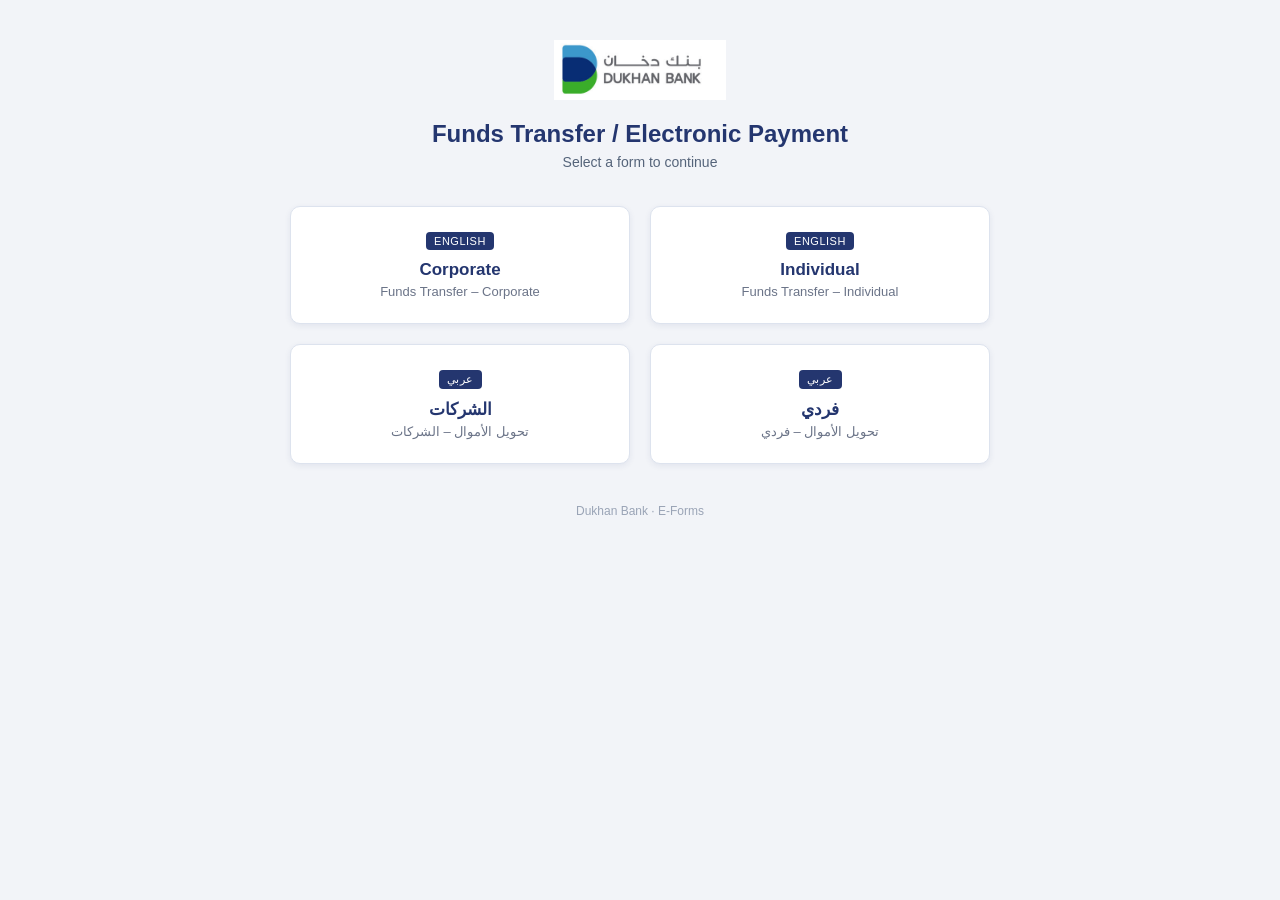
==== index.html @ c88c30ca "Initial commit: Dukhan Bank e-forms (funds transfer / electronic payment) Adds landing page linking " ====
<!DOCTYPE html>
<html lang="en">
<head>
<meta charset="UTF-8">
<meta name="viewport" content="width=device-width, initial-scale=1.0">
<title>Dukhan Bank - E-Forms</title>
<style>
    * { box-sizing: border-box; }
    body {
        margin: 0;
        font-family: Tahoma, Arial, sans-serif;
        background: #f2f4f8;
        color: #24366F;
        min-height: 100vh;
        display: flex;
        flex-direction: column;
        align-items: center;
        padding: 40px 20px;
    }
    .logo {
        height: 60px;
        margin-bottom: 20px;
    }
    h1 {
        font-size: 24px;
        margin: 0 0 6px 0;
        text-align: center;
    }
    p.subtitle {
        margin: 0 0 36px 0;
        color: #55647a;
        text-align: center;
        font-size: 14px;
    }
    .grid {
        display: grid;
        grid-template-columns: repeat(2, minmax(220px, 1fr));
        gap: 20px;
        width: 100%;
        max-width: 700px;
    }
    a.card {
        display: block;
        text-decoration: none;
        background: #ffffff;
        border: 1px solid #dde3ee;
        border-radius: 10px;
        padding: 24px 20px;
        text-align: center;
        color: #24366F;
        box-shadow: 0 2px 6px rgba(36,54,111,0.08);
        transition: box-shadow 0.15s ease, transform 0.15s ease;
    }
    a.card:hover {
        box-shadow: 0 6px 16px rgba(36,54,111,0.18);
        transform: translateY(-2px);
    }
    .card .badge {
        display: inline-block;
        font-size: 11px;
        letter-spacing: 0.5px;
        text-transform: uppercase;
        background: #24366F;
        color: #fff;
        border-radius: 4px;
        padding: 3px 8px;
        margin-bottom: 10px;
    }
    .card h2 {
        font-size: 17px;
        margin: 0 0 4px 0;
    }
    .card p {
        font-size: 13px;
        color: #6b7488;
        margin: 0;
    }
    footer {
        margin-top: 40px;
        font-size: 12px;
        color: #9aa4b6;
        text-align: center;
    }
    @media (max-width: 520px) {
        .grid { grid-template-columns: 1fr; }
    }
</style>
</head>
<body>

    <img class="logo" src="images/logo.png" alt="Dukhan Bank">
    <h1>Funds Transfer / Electronic Payment</h1>
    <p class="subtitle">Select a form to continue</p>

    <div class="grid">
        <a class="card" href="index2.html">
            <span class="badge">English</span>
            <h2>Corporate</h2>
            <p>Funds Transfer &ndash; Corporate</p>
        </a>
        <a class="card" href="index2_individual.html">
            <span class="badge">English</span>
            <h2>Individual</h2>
            <p>Funds Transfer &ndash; Individual</p>
        </a>
        <a class="card" href="index2ar.html" dir="rtl">
            <span class="badge">عربي</span>
            <h2>الشركات</h2>
            <p>تحويل الأموال &ndash; الشركات</p>
        </a>
        <a class="card" href="index2ar_individual.html" dir="rtl">
            <span class="badge">عربي</span>
            <h2>فردي</h2>
            <p>تحويل الأموال &ndash; فردي</p>
        </a>
    </div>

    <footer>Dukhan Bank &middot; E-Forms</footer>

</body>
</html>
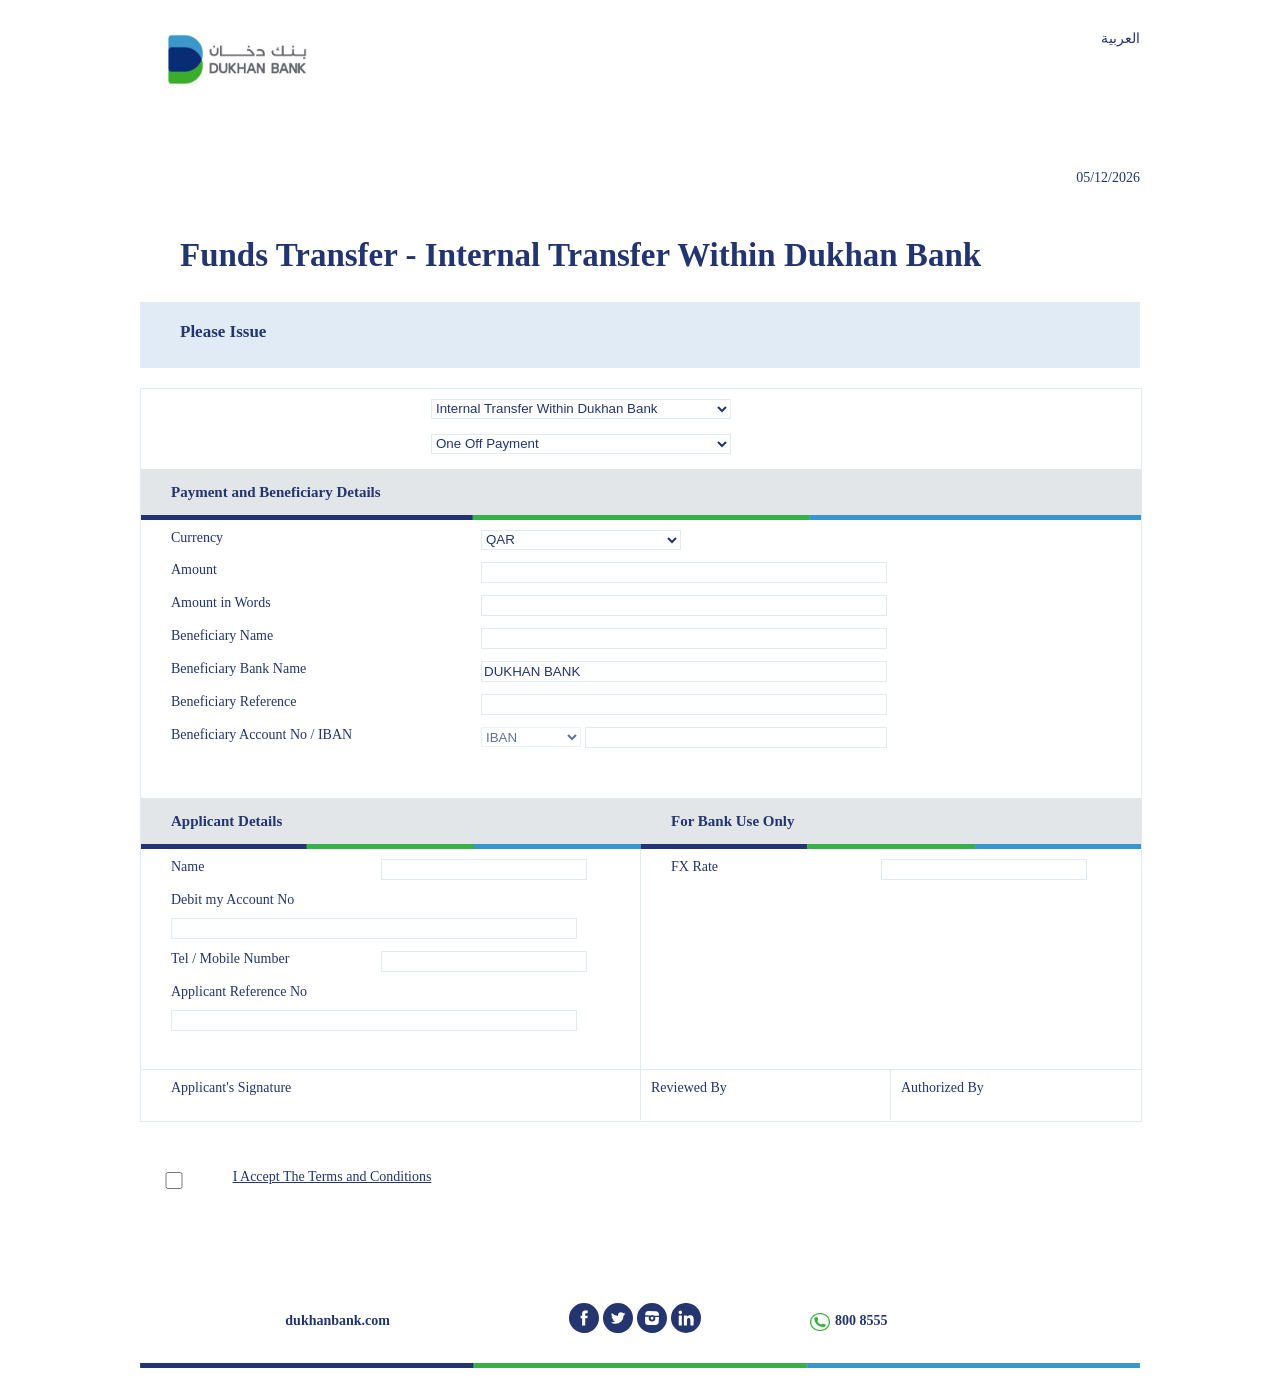
==== commit 238c93db: "Add missing Internal Transfer and Manager Cheque pages The "Please Issue" dropdown on the Electronic" ====
--- a/index.html
+++ b/index.html
@@ -1,121 +1,782 @@
-<!DOCTYPE html>
-<html lang="en">
-<head>
-<meta charset="UTF-8">
-<meta name="viewport" content="width=device-width, initial-scale=1.0">
-<title>Dukhan Bank - E-Forms</title>
-<style>
-    * { box-sizing: border-box; }
-    body {
-        margin: 0;
-        font-family: Tahoma, Arial, sans-serif;
-        background: #f2f4f8;
-        color: #24366F;
-        min-height: 100vh;
-        display: flex;
-        flex-direction: column;
-        align-items: center;
-        padding: 40px 20px;
-    }
-    .logo {
-        height: 60px;
-        margin-bottom: 20px;
-    }
-    h1 {
-        font-size: 24px;
-        margin: 0 0 6px 0;
-        text-align: center;
-    }
-    p.subtitle {
-        margin: 0 0 36px 0;
-        color: #55647a;
-        text-align: center;
-        font-size: 14px;
-    }
-    .grid {
-        display: grid;
-        grid-template-columns: repeat(2, minmax(220px, 1fr));
-        gap: 20px;
-        width: 100%;
-        max-width: 700px;
-    }
-    a.card {
-        display: block;
-        text-decoration: none;
-        background: #ffffff;
-        border: 1px solid #dde3ee;
-        border-radius: 10px;
-        padding: 24px 20px;
-        text-align: center;
-        color: #24366F;
-        box-shadow: 0 2px 6px rgba(36,54,111,0.08);
-        transition: box-shadow 0.15s ease, transform 0.15s ease;
-    }
-    a.card:hover {
-        box-shadow: 0 6px 16px rgba(36,54,111,0.18);
-        transform: translateY(-2px);
-    }
-    .card .badge {
-        display: inline-block;
-        font-size: 11px;
-        letter-spacing: 0.5px;
-        text-transform: uppercase;
-        background: #24366F;
-        color: #fff;
-        border-radius: 4px;
-        padding: 3px 8px;
-        margin-bottom: 10px;
-    }
-    .card h2 {
-        font-size: 17px;
-        margin: 0 0 4px 0;
-    }
-    .card p {
-        font-size: 13px;
-        color: #6b7488;
-        margin: 0;
-    }
-    footer {
-        margin-top: 40px;
-        font-size: 12px;
-        color: #9aa4b6;
-        text-align: center;
-    }
-    @media (max-width: 520px) {
-        .grid { grid-template-columns: 1fr; }
-    }
-</style>
+<!DOCTYPE html PUBLIC "-//W3C//DTD XHTML 1.0 Transitional//EN" "http://www.w3.org/TR/xhtml1/DTD/xhtml1-transitional.dtd">
+<html xmlns="http://www.w3.org/1999/xhtml"><head>
+<meta http-equiv="Content-Type" content="text/html; charset=utf-8" />
+<meta http-equiv="X-UA-Compatible" content="IE=10" />
+<link rel="stylesheet" href="css/style.css" type="text/css" media="screen"/>
+<link rel="stylesheet" href="default_zebra.css" type="text/css" media="screen"/>
+
+<script src="jquery.min.js" language="javascript" type="text/javascript"></script>
+<script type="text/javascript" src="toword.js"></script>
+<script type="text/javascript" src="zebra_datepicker.js"></script>
+
+<!-- Add fancyBox main JS and CSS files -->
+	<script type="text/javascript" src="source/jquery.fancybox.js?v=2.1.5"></script>
+	<link rel="stylesheet" type="text/css" href="source/jquery.fancybox.css?v=2.1.5" media="screen" />
+
+
+<script>
+    function check() {
+        if (document.getElementById("terms").checked == true) {
+            document.getElementById("print").style.display = 'block';
+        } else {
+            document.getElementById("print").style.display = 'none';
+        }
+
+    }
+</script>
+
+<script type="text/javascript">
+    // <![CDATA[
+    function iban() {
+        var x = document.getElementById("debit").value;
+
+        var static_bank_code = "BRWA";
+        var static_zeroes = "000000000";
+        var static_country_code = "QA";
+
+        var tempIBAN = static_bank_code + static_zeroes + x + static_country_code + "00";
+        var asciiIBAN = "";
+        for (i = 0; i < static_bank_code.length; i++) {
+            asciiIBAN += String(Number(static_bank_code[i].charCodeAt(0)) - 55);
+        }
+        asciiIBAN += static_zeroes + x;
+        for (i = 0; i < static_country_code.length; i++) {
+            asciiIBAN += String(Number(static_country_code[i].charCodeAt(0)) - 55);
+        }
+        asciiIBAN += "00";
+
+        var first9digitMod = Number(asciiIBAN.substring(0, 9)) % 97;
+        if (String(first9digitMod).length < 2) {
+            first9digitMod = "0" + String(first9digitMod);
+        }
+        //alert(first9digitMod);
+        var second9digitMod = Number(first9digitMod + asciiIBAN.substring(9, 16)) % 97;
+        if (String(second9digitMod).length < 2) {
+            second9digitMod = "0" + String(second9digitMod);
+        }
+        //alert(second9digitMod);
+        var third9digitMod = Number(second9digitMod + asciiIBAN.substring(16, 23)) % 97;
+        if (String(third9digitMod).length < 2) {
+            third9digitMod = "0" + String(third9digitMod);
+        }
+        //alert(third9digitMod);
+        var fourth9digitMod = Number(third9digitMod + asciiIBAN.substring(23, 30)) % 97;
+        if (String(fourth9digitMod).length < 2) {
+            fourth9digitMod = "0" + String(fourth9digitMod);
+        }
+        //alert(fourth9digitMod);
+        var fifth9digitMod = Number(fourth9digitMod + asciiIBAN.substring(30, asciiIBAN.length)) % 97;
+        if (String(fifth9digitMod).length < 2) {
+            fifth9digitMod = "0" + String(fifth9digitMod);
+        }
+        //alert(fifth9digitMod);
+
+        var checkDigits = 98 - Number(fifth9digitMod);
+        if (String(checkDigits).length < 2) {
+            checkDigits = "0" + String(checkDigits);
+        }
+
+        //alert(checkDigits);
+
+        var validIBAN = static_country_code + checkDigits + static_bank_code + static_zeroes + x;
+
+
+        document.getElementById("ibanad").value = validIBAN;
+
+    }
+</script>
+
+<script>
+    function alphanumeric(value) {
+        return /^\w+$/i.test(value);
+    }
+
+    function validateIBAN_ACCOUNT(start) {
+
+        // IBAN valudation based on QAR currency and Qatar country
+        cur = $("select[name='currency']");
+        cur_val = cur.find(":selected").val();
+        accountType = $("select[name='acctype']");
+        bacc = $("input[name='bacc']").val();
+
+        if (cur_val == 'QAR') {
+            accountType.find("option:eq(0)").prop('selected', true);
+            accountType.prop('disabled', true);
+
+            if (typeof bacc.length != 'undefined' && eval(bacc.length) != 29) {
+				
+				if(!start)
+	                alert('The IBAN should be 29 characters long.');
+					
+                return false;
+
+            } else if (!alphanumeric(bacc)) {
+				
+				if(!start)
+	                alert('The IBAN should only contain alphanumeric characters.');
+					
+                return false;
+            }
+        } else {
+            accountType.prop('disabled', false);
+        }
+		
+		return true;
+    }
+
+    $(document).ready(function() {
+	    validateIBAN_ACCOUNT(true);		
+		
+        $("select[name='currency']").change(function() {
+            validateIBAN_ACCOUNT(false);
+        });
+
+    })
+
+    function required(inputtxt) {
+
+
+        if (inputtxt.value.length == 0) {
+            alert("All fields are required!");
+            inputtxt.focus();
+            return false;
+        } else {
+            return true;
+        }
+    }
+
+    function requireddate(inputtxt) {
+
+
+        if (inputtxt.value.length == 0) {
+            alert("Both start and end date required!");
+            inputtxt.focus();
+            return false;
+        } else {
+            return true;
+        }
+    }
+
+
+    function allLetter(inputtxt) {
+        var letters = /^[A-Za-z]+$/;
+        if (inputtxt.value.match(letters)) {
+            return true;
+        } else {
+            alert("Please input alphabetical characters only");
+            inputtxt.focus();
+            return false;
+        }
+    }
+
+
+    function allnumeric(inputtxt) {
+        var numbers = /^[0-9]+$/;
+        if (inputtxt.value.match(numbers)) {
+            return true;
+        } else {
+            alert('Please input numeric characters only');
+            inputtxt.focus();
+            return false;
+        }
+    }
+
+    function CheckDecimal(inputtxt) {
+        var decimal = /^[-+]?[0-9]+.[0-9]+$/;
+        if (inputtxt.value.match(decimal)) {
+            return true;
+        } else {
+            alert('Please input numeric characters only');
+            inputtxt.focus();
+            return false;
+        }
+    }
+
+
+
+    function printnow() {
+        var figures = document.application.figures;
+        //var words= document.application.words;  
+        var bname = document.application.bname;
+
+        var bbn = document.application.bbn;
+        var tp = document.application.tp;
+
+        var bacc = document.application.bacc;
+
+        var ttype = $("#type-select").val();
+
+
+        var pname = document.application.pname;
+        var tel = document.application.tel;
+        var debit = document.application.debit;
+
+
+        if (required(figures) && CheckDecimal(figures)) {
+
+
+            if (required(bname)) {
+
+
+                if (required(tp)) {
+
+                    if (required(bacc)) {
+
+                        //console.log(validateIBAN_ACCOUNT());
+                        if(!validateIBAN_ACCOUNT(false))
+                        	return false;
+
+
+                        if (ttype == "Standing Order") {
+
+
+
+                            if ($('#startdate').val() == '') {
+                                alert('Start Date is required');
+                                $('#startdate').focus();
+                                return false;
+                            }
+
+                            if ($('#enddate').val() == '') {
+                                alert('End Date is required');
+                                $('#enddate').focus();
+                                return false;
+                            }
+                            if ($('#paymentfreq').val() == '') {
+                                alert('Please Choose a Payment Frequency');
+                                $('#paymentfreq').focus();
+                                return false;
+                            }
+                        }
+
+                        if (required(pname)) {
+
+                            if (required(debit) && allnumeric(debit)) {
+
+                                if (required(tel) && allnumeric(tel)) {
+
+                                    return true;
+
+
+                                }
+
+                            }
+                        }
+                    }
+                }
+            }
+        }
+
+        return false;
+
+    }
+
+
+    function capitaliseFirstLetter(string) {
+        return string.charAt(0).toUpperCase() + string.slice(1);
+    }
+
+    function getwords() {
+        var str = document.getElementById('figures').value;
+
+
+        if (str.indexOf(".") == -1) {
+
+
+            var fig = parseInt(str);
+            var convfig = toWords(fig);
+
+            convfig = capitaliseFirstLetter(convfig);
+
+
+
+
+        } else {
+            var res = str.split(".");
+
+            var fig0 = parseInt(res[0]);
+            var fig1 = parseInt(res[1]);
+
+
+            var convfig0 = toWords(fig0);
+            var convfig1 = toWords(fig1);
+            var convfig = convfig0 + " and " + convfig1 + "Dirham";
+
+            convfig = capitaliseFirstLetter(convfig);
+        }
+
+
+        document.getElementById('words').value = convfig;
+    }
+</script>
+
+<script type="text/javascript" language="javascript">
+    Date.daysBetween = function(date1, date2) {
+        //Get 1 day in milliseconds
+        var one_day = 1000 * 60 * 60 * 24;
+
+        // Convert both dates to milliseconds
+        var date1_ms = date1.getTime();
+        var date2_ms = date2.getTime();
+
+        // Calculate the difference in milliseconds
+        var difference_ms = date2_ms - date1_ms;
+        //take out milliseconds
+        difference_ms = difference_ms / 1000;
+        var seconds = Math.floor(difference_ms % 60);
+        difference_ms = difference_ms / 60;
+        var minutes = Math.floor(difference_ms % 60);
+        difference_ms = difference_ms / 60;
+        var hours = Math.floor(difference_ms % 24);
+        var days = Math.floor(difference_ms / 24);
+
+        // return days + ' days, ' + hours + ' hours, ' + minutes + ' minutes, and ' + seconds + ' seconds';
+        return days
+    }
+
+
+    $("document").ready(function() {
+        $('#dynamic-select').bind('change', function() { // bind change event to select
+            var url = $(this).val(); // get selected value
+            if (url != '') { // require a URL
+                window.location = url; // redirect
+            }
+            return false;
+        });
+
+        $("#type-select").bind('change', function() { // bind change event to select
+            var typo = $(this).val();
+
+            if (typo == 'Standing Order') {
+
+                $("#standing").css("display", "block");
+                $('#second').css("height", "943px");
+            } else {
+
+                $("#standing").css("display", "none");
+                $('#second').css("height", "738px");
+            }
+
+
+        });
+
+
+        $('#paymentfreq').bind('change', function() { // bind change event to select
+            var url = $(this).val(); // get selected value
+
+
+
+
+            var DateDiff = {
+
+                inDays: function(d1, d2) {
+                    var t2 = d2.getTime();
+                    var t1 = d1.getTime();
+
+                    return parseInt((t2 - t1) / (24 * 3600 * 1000));
+                },
+
+                inWeeks: function(d1, d2) {
+                    var t2 = d2.getTime();
+                    var t1 = d1.getTime();
+
+                    return parseInt((t2 - t1) / (24 * 3600 * 1000 * 7));
+                },
+
+                inMonths: function(d1, d2) {
+                    var t2 = d2.getTime();
+                    var t1 = d1.getTime();
+
+                    return parseInt((t2 - t1) / (24 * 3600 * 1000 * 31));
+                },
+
+                inYears: function(d1, d2) {
+                    var t2 = d2.getTime();
+                    var t1 = d1.getTime();
+
+                    return parseInt((t2 - t1) / (24 * 3600 * 1000 * 31 * 12));
+                }
+            }
+
+
+            function modiff(DisplayFrom, DisplayTo) {
+                return DisplayTo.getMonth() -
+                    DisplayFrom.getMonth() +
+                    (12 * (DisplayTo.getFullYear() - DisplayFrom.getFullYear()));
+            }
+
+
+
+
+            date1 = $('#startdate').val();
+
+            res = date1.split("-");
+            year = res[0];
+            month = res[1];
+            day = res[2];
+            var startdate = new Date(year, month, day);
+
+
+
+
+            date2 = $('#enddate').val();
+            res2 = date2.split("-");
+            year2 = res2[0];
+            month2 = res2[1];
+            day2 = res2[2];
+            var enddate = new Date(year2, month2, day2);
+
+            //var nbdays=Date.daysBetween(startdate, enddate);
+            //var nbweeks=Math.floor(nbdays/7);
+            //alert(nbweeks);
+
+
+
+
+            if (url == "Daily") {
+                //alert("<br />Number of <b>days</b>: "+DateDiff.inDays(startdate, enddate));
+                document.getElementById("numberoftransfer").value = (DateDiff.inDays(startdate, enddate)) + 1;
+            } else if (url == "Weekly") {
+                //alert("<br />Number of <b>weeks</b> : "+DateDiff.inWeeks(startdate, enddate));
+                document.getElementById("numberoftransfer").value = (DateDiff.inWeeks(startdate, enddate)) + 1;
+            } else if (url == "Monthly") {
+                //alert("<br />Number of <b>months</b> : "+DateDiff.inMonths(startdate, enddate));
+                //var inst=modiff(startdate, enddate);
+                //if(day=day2){inst++;}
+                //alert(inst);
+                document.getElementById("numberoftransfer").value = modiff(startdate, enddate) + 1;
+            } else if (url == "Yearly") {
+                //alert("<br />Number of <b>years</b> : "+DateDiff.inYears(startdate, enddate));
+                document.getElementById("numberoftransfer").value = (DateDiff.inYears(startdate, enddate)) + 1;
+            } else if (url == "End of Quarter") {
+                //alert("<br />Number of <b>years</b> : "+DateDiff.inYears(startdate, enddate));
+                document.getElementById("numberoftransfer").value = (quarterDiff(startdate, enddate)) + 1;
+            }
+
+
+
+
+        });
+
+
+        function quarterDiff(d1, d2) {
+            firstQuarter = getQuarter(d1);
+            secondQuarter = getQuarter(d2);
+            return (1 + Math.abs(firstQuarter - secondQuarter));
+        }
+
+        function getQuarter(dd) {
+            return (dd.getFullYear() * 4) + ((dd.getMonth() - 1) / 3);
+        }
+
+
+        $("#single_image").fancybox();
+
+        var today = new Date();
+        var dd = today.getDate();
+        var mm = today.getMonth() + 1; //January is 0!
+
+        var yyyy = today.getFullYear();
+        if (dd < 10) {
+            dd = '0' + dd
+        }
+        if (mm < 10) {
+            mm = '0' + mm
+        }
+        today = dd + '/' + mm + '/' + yyyy;
+        document.getElementById('dato').innerHTML = today;
+        $('#currentdate').val(today);
+
+        $('#startdate').Zebra_DatePicker({
+            direction: true,
+            pair: $('#enddate')
+        });
+        $('#enddate').Zebra_DatePicker({
+            direction: 1
+        });
+
+    });
+</script>	
+
+
+<title>Funds transfer </title>
+
+
 </head>
+
 <body>
 
-    <img class="logo" src="images/logo.png" alt="Dukhan Bank">
-    <h1>Funds Transfer / Electronic Payment</h1>
-    <p class="subtitle">Select a form to continue</p>
-
-    <div class="grid">
-        <a class="card" href="index2.html">
-            <span class="badge">English</span>
-            <h2>Corporate</h2>
-            <p>Funds Transfer &ndash; Corporate</p>
-        </a>
-        <a class="card" href="index2_individual.html">
-            <span class="badge">English</span>
-            <h2>Individual</h2>
-            <p>Funds Transfer &ndash; Individual</p>
-        </a>
-        <a class="card" href="index2ar.html" dir="rtl">
-            <span class="badge">عربي</span>
-            <h2>الشركات</h2>
-            <p>تحويل الأموال &ndash; الشركات</p>
-        </a>
-        <a class="card" href="index2ar_individual.html" dir="rtl">
-            <span class="badge">عربي</span>
-            <h2>فردي</h2>
-            <p>تحويل الأموال &ndash; فردي</p>
-        </a>
+ <div id="wrapper"> 
+	<div id="insidewraper">
+    
+    <form name="application" action="tcpdf/examples/barwa.php" method="post" onsubmit="return  printnow()">
+   
+    <div id="header">
+	<div style="position:absolute; left:20px; top:30px;"><img src="./images/logo.png" alt="Dukhan Bank" style="height:60px;"></div>
+	<div style="position:absolute; right:0; top:30px;text-align:right;"><a href="indexar.html">العربية</a></div>
+
+	</br>
+	</br>
+
+
+	
+    <div id="dato" style="position:absolute; right:0;  top:170px;font-family:'Tahoma'; font-size:14px; color:#223570;"></div>
     </div>
-
-    <footer>Dukhan Bank &middot; E-Forms</footer>
-
+    <div id="pagetitle"><h2 style="padding-left:40px;">Funds Transfer - Internal Transfer Within Dukhan Bank</h2></div>
+     <div id="title"><h1 style="padding-left:40px;">Please Issue</h1></div>
+       <div id="first" style="height:20px; "><input type="hidden" name="currentdate" id="currentdate" /></div> 
+         <div id="second" style="height:732px;">
+         
+         <div id="issue" style="height:25px;" ><div><label class="bold">&nbsp;</label><select id="dynamic-select" name="issue" style="width:300px;">
+         <option value="index.html" selected="selected">Internal Transfer Within Dukhan Bank</option>
+       <option value="index2.html">Electronic Payment</option>
+       <option value="index3.html">Manager Cheque</option>
+         </select></div></div>
+              <div id="issue" style="height:25px;" ><div><label class="bold">&nbsp;</label><select id="type-select" name="issue2" style="width:300px;">
+         <option value="One Off Payment" selected="selected">One Off Payment</option>
+       <option value="Standing Order">Standing Order</option>
+      
+         </select></div></div>
+          
+         
+          <div id="payment" style="margin-top:0px;">
+         <div id="title2"><h1>Payment and Beneficiary Details</h1></div>
+          <div>
+          
+               <span> <label class="special" >Currency</label><select name="currency">
+      
+         <option value="EUR">EUR</option>
+          <option value="AED">AED</option>
+          <option value="AUD">AUD</option>
+          <option value="BHD">BHD</option>
+          <option value="CAD">CAD</option>
+          <option value="CHF">CHF</option>
+          <option value="EUR">EUR</option>
+          <option value="GBP">GBP</option>
+          <option value="HKD">HKD</option>
+          <option value="INR">INR</option>
+          <option value="JPY">JPY</option>
+          <option value="KWD">KWD</option>
+          <option value="OMR">OMR</option>
+          <option value="QAR" selected="selected">QAR</option>
+          <option value="SAR">SAR</option>
+          <option value="SGD">SGD</option>
+          <option value="USD">USD</option>
+         </select></span>
+            <span> <label class="special">Amount</label><input type="text" id="figures" name="figures" style="width:400px;"  /></span>
+          <span> <label class="special">Amount in Words</label><input type="text" id="words" name="words" style="width:400px;" /></span> 
+             <span> <label class="special">Beneficiary Name</label><input type="text" name="bname" style="width:400px;" /></span>
+               
+              <span> <label class="special">Beneficiary Bank Name</label><input type="text" name="bbn" value="DUKHAN BANK" readonly="readonly" style="width:400px;" /></span>
+                <span> <label class="special">Beneficiary Reference</label><input type="text" name="tp" style="width:400px;" /></span> 
+               <span> <label class="special">Beneficiary Account No / IBAN</label>
+               
+				<select name="acctype" style="width:100px;"><option value="IBAN">IBAN</option><option value="Account No">Account No</option></select>               
+               
+               
+               <input type="text" name="bacc" style="width:296px;" /></span>   
+               
+          
+          </div>
+          
+          </div>
+          
+          
+           <div id="standing" class="payment" style="display:none;" >
+           
+         <div id="title2"><h1>Standing Order Details</h1></div>
+          <div>
+
+           
+            <span  style=" height:21px; "> <label class="special">Start Date</label><input type="text" id="startdate" name="startdate" style="width:400px;"  /></span>
+             <span style=" height:21px; "> <label class="special">End Date</label><input type="text" id="enddate" name="enddate" style="width:400px;" /></span>
+               <span> <label class="special">Payment Frequency</label><select name="paymentfreq" id="paymentfreq" style="width:400px;"><option value="">Select Frequency</option><option value="Daily">Daily</option><option value="Weekly">Weekly</option><option value="Monthly">Monthly</option><option value="Yearly">Yearly</option><option value="End of Month">End of Month</option><option value="End of Quarter">End of Quarter</option></select></span>   
+               
+              <span> <label class="special">Number of Transfer</label><input type="text" id="numberoftransfer" name="numberoftransfer" value="0"  style="width:400px;" /></span>
+               
+             
+               
+          
+          </div>
+          
+          </div>
+          
+          
+          
+      
+          
+          
+          
+          <div id="payment">
+        
+          <div class="left">
+          
+      <div id="title3" style="border-right:#e0ebf6 solid 1px; width:499px;"><h1>Applicant Details</h1></div>
+          <div style="border-right:#e0ebf6 solid 1px;  margin-top:0px; height:220px;">
+          
+         <span style="padding-top:10px;"> <label class="small">Name</label><input type="text" name="pname" /></span>
+          <span> <label style="display:block">Debit my Account No</label><input type="text" name="debit" id="debit" style="width:400px; margin-top:10px;"/></span>
+            <span> <label class="small">Tel / Mobile Number</label><input type="text" name="tel" /></span>
+
+  <span> <label style="display:block">Applicant Reference No</label><input type="text" name="ibanad" id="ibanad" style="width:400px; margin-top:10px;" value=" " /></span>
+          
+          </div>
+          
+          </div>
+          
+           <div class="left">
+          
+      <div id="title3" ><h1>For Bank Use Only</h1></div>
+          <div>
+          
+         <span > <label class="small">FX Rate</label><input type="text" name="name" readonly="readonly" /></span>
+           
+ 
+          
+          </div>
+          
+          </div>
+          
+          </div>
+          
+         
+          
+          <div id="payment" style="clear:both; margin-top:0px;">
+        
+          <div class="left" style=" margin-top:0px;border-top:#e0ebf6 solid 1px;">
+          
+      
+          <div style="border-right:#e0ebf6 solid 1px;  margin-top:0px; height:50px;">
+          
+         <span style="padding-top:10px;"> <label style="width:400px;">Applicant's Signature </label></span>
+                      </div>
+          
+          </div>
+          
+            <div class="left" style=" margin-top:0px;">
+          
+      
+          <div style="margin-left:0px;  margin-top:0px; height:99px;border-top:#e0ebf6 solid 1px;-webkit-print-color-adjust: exact;">
+          
+        
+        <div style="width:249px;border-right:#e0ebf6 solid 1px; float:left; height:50px;background:#fff;-webkit-print-color-adjust: exact;margin-left:0px;margin-top:0px; ">
+        <span style="padding-top:10px; margin-left:10px;"> <label>Reviewed By </label></span>
+        </div>
+        <div style="width:250px; float:left; height:50x; background:#fff;-webkit-print-color-adjust: exact;margin-left:0px;margin-top:0px; ">
+         <span style="padding-top:10px;margin-left:10px;"> <label>Authorized By </label></span>
+        </div>
+        
+                      </div>
+          
+          </div>
+          
+          </div>
+          
+          
+          
+         
+         
+         
+         </div> 
+      
+        
+
+<div style="height:30px; margin-top:20px;"><input id="terms" type="checkbox" name="terms" style="float:left; width:60px; border:none;" onclick="check()"  /><label style="text-decoration:underline">I Accept The Terms and Conditions</label></div>
+</br>
+
+<div id="print" style="height:30px; display:none; margin-left:25px;font-family:'Tahoma'; font-size:14px; color:#223570;" >
+<p>I / We accept that the Bank’s General Terms and Conditions for the Operation of Accounts and Electronic Banking Services are applicable to payments and transfers. I / We understand and fully accept that the Bank shall only process this funds transfer instruction as per the information PRINTED in this Form, and shall disregard any hand written amendment and/or insertions made to the printed form.  I further accept that Dukhan Bank will use the account number provided as the basis for the payment and will not check or refer to the beneficiary name or other beneficiary details provided.</p>
+<input type="submit" class="submit" value="Print" /></div>
+
+
+
+
+
+
+
+</br>
+</br>
+</br>
+</br>
+</br>
+
+
+
+
+<div id = "boxes" > 
+          
+		  			
+			<div id = "line" style= "float:right;width:100%;  padding-top:10;  height:3px; " > 
+       
+            </div> 
+	
+			 <div id = "leftbox" style= "float:left;width:33%;  height:40px;text-align:right;padding-top:30px;"> 
+                <label class="bold">dukhanbank.com</label>
+         
+            </div>  
+              
+            <div id = "middlebox"style= "float:left; width:33%;  height:40px;   padding-top:20px;"> 
+         <a href="https://www.facebook.com/BarwaBankGroup">   <img style="-webkit-user-select: none;height:30px; " src="./images/facebook.svg"></a>
+         <a href="https://twitter.com/BarwaBankQatar">   <img style="-webkit-user-select: none;height:30px; " src="./images/twitter.svg"></a>
+         <a href="https://www.instagram.com/barwabankqatar/">   <img style="-webkit-user-select: none;height:30px; " src="./images/instagram.svg"></a>
+          <a href="#">  <img style="-webkit-user-select: none;height:30px;  " src="./images/linkedin.svg"></a>
+            </div> 
+              
+            <div id = "rightbox" style= "float:right;width:33%; text-align:left;   height:40px; padding-top:30px;	" > 
+                        
+		
+		<img style="-webkit-user-select: none;  width:20px; vertical-align: middle;float:left;" src="./images/phone.png">    <strong>&nbsp;&nbsp;<label style= "margin-left:5px;">800 8555</strong></label>
+		
+		
+			            </div> 
+			
+			 <div > 
+            <img style="-webkit-user-select: none;   padding-top:10px;" src="./images/borderbottom.png">
+         
+            </div>  
+              
+       <div style="text-align:left; color:#002d74;font-family:diodrum; line-height:15px; font-size:13px; margin-left:30px; padding-right:20px;padding-top:20px;"> 
+
+            </div>  
+			
+        </div> 
+
+
+
+
+
+
+
+
+
+
+
+
+
+
+
+
+
+
+
+
+
+
+
+
+
+
+
+
+
+
+
+        </div>
+    
+    </form>
+	</div>  
+</div>
+
+   
 </body>
 </html>
--- a/css/style.css
+++ b/css/style.css
@@ -0,0 +1,110 @@
+ 
+@font-face {
+  font-family:TrajanPro;
+  src:  url('http://www.barwabank.com/media/barwabank/styleassets/fonts/trajanpro-regular-webfont.eot?') format('embedded-opentype'),
+        url('http://www.barwabank.com/media/barwabank/styleassets/fonts/trajanpro-regular-webfont.woff') format('woff'),
+        url('http://www.barwabank.com/media/barwabank/styleassets/fonts/trajanpro-regular-webfont.ttf') format('truetype');
+  }
+
+body{ margin:0; padding:0; background:#ffffff;}
+
+
+
+#boxes{ background:url(../images/pattern.png);}
+
+
+img{ border:none;}
+
+#wrapper{ position:relative;
+  text-align: center;  }
+
+#pagetitle{ 
+  text-align: left;
+font-size:22px;  
+color:#223570;}
+
+
+
+#insidewraper{  
+margin: 0 auto; width:1000px; text-align:center;
+  }
+  
+    #header{=
+width:1000px; height:210px;  text-align:center; center no-repeat; position:relative; 
+-webkit-print-color-adjust: exact; color:#223570 ;
+  }
+  
+    #title{  
+width:1000px; height:66px;  text-align:left; background:#223570; -webkit-print-color-adjust: exact;
+  }
+  
+  #title h1{ margin:0; padding:0; font-weight:bold; font-family:tahoma; font-size:17px; color:#223570; display:block; padding-top:20px;}
+  
+  
+   #footer{width:1000px;height:210px;text-align: left;position:relative;}
+  
+  #footer img{  
+right:1px; position:absolute; top:50px; 
+  }
+  
+  #first { width:1000px; height:51px; text-align:left;}
+  #first div { padding-top:15px;}
+  #second { width:1000px; height:660px; border: #e0ebf6 solid 1px; text-align:left;}
+  
+  input {width:200px;height:17px;background:#ffffff;border: #e0ebf6 solid 1px;color: #223570;-webkit-print-color-adjust: exact;}
+   select {width:200px;height:20px;background:#ffffff;border: #e0ebf6 solid 1px;color: #223570;-webkit-print-color-adjust: exact;}
+  label {font-family:'Tahoma'; font-size:14px; color:#223570; margin-right:10px; width:250px; display:block; float:left}
+   .special{width:300px; display:block; float:left}
+   .small{ width:200px;}
+   
+    a {font-family:'Tahoma'; font-size:14px; color:#223570; text-decoration:none;}
+	.submit{font-family:'Tahoma'; font-size:14px; color:#ffffff; text-decoration:none; border:none; width:50px; cursor:pointer; background:#223570; height:25px; border:#000000 solid 1px;}
+   
+   #print a{font-family:'Tahoma'; font-size:14px; color:#e3e6e8;}
+
+.bold{ font-weight:bold;}
+
+#issue{ width:1000px; height:50px;}
+
+#issue div{ margin-left:30px; margin-top:10px;}
+
+ #title{  
+width:1000px; height:66px;  text-align:left; background:#e0ebf6; -webkit-print-color-adjust: exact;
+  }
+  #payment { text-align:left; margin-top:30px;}
+  .payment { text-align:left; margin-top:30px;}
+   #payment div{ margin-left:30px; margin-top:10px;}
+   .payment div{ margin-left:30px; margin-top:10px;}
+    #title2{  
+width:1000px; height:46px;  text-align:left; background:#e3e6e8; -webkit-print-color-adjust: exact;margin-left:0px !important;margin-top:0px !important; 
+
+  border-bottom: 5px solid transparent;
+
+  border-image: url(../images/borderbottom.png) 5 round;
+  }
+  #title2 h1{ margin-left:30px; padding:0;font-weight:bold;  font-family:tahoma; font-size:15px;  color:#223570; display:block; padding-top:15px;}
+  
+ 
+  
+   #payment span{ display:block; margin-bottom:12px;}
+     .payment span{ display:block; margin-bottom:12px;}
+   .left{ margin-left:0px !important; margin-top:0px; width:500px; float:left; }
+   
+  
+    #title3{  
+width:500px; height:46px;  text-align:left; background:#e3e6e8;-webkit-print-color-adjust: exact; margin-left:0px !important;margin-top:0px !important; 
+
+  border-bottom: 5px solid transparent;
+
+  border-image: url(../images/borderbottom.png) 5 round;
+  }
+  #title3 h1{ margin-left:30px; font-weight:bold;  padding:0; font-family:tahoma; font-size:15px;  color:#223570; display:block; padding-top:15px;
+  
+  
+  }
+  
+  
+  
+  
+  
+  
--- a/default_zebra.css
+++ b/default_zebra.css
@@ -0,0 +1,98 @@
+/*
+
+    Zebra_DatePicker: a lightweight jQuery date picker plugin
+
+    Default theme
+
+    copyright (c) 2011 - 2013 Stefan Gabos
+    http://stefangabos.ro/jquery/zebra-datepicker/
+
+*/
+
+.Zebra_DatePicker *,
+.Zebra_DatePicker *:after,
+.Zebra_DatePicker *:before  { -moz-box-sizing: content-box !important; -webkit-box-sizing: content-box !important; box-sizing: content-box !important }
+
+.Zebra_DatePicker           { position: absolute; background: #666; border: 3px solid #666; display: none; z-index: 100; font-family: Tahoma, Arial, Helvetica, sans-serif; font-size: 13px }
+
+.Zebra_DatePicker *         { margin: 0; padding: 0; color: #000; background: transparent; border: none }
+
+/* = GLOBALS
+----------------------------------------------------------------------------------------------------------------------*/
+.Zebra_DatePicker table                      { border-collapse: collapse; border-spacing: 0 }
+
+.Zebra_DatePicker td,
+.Zebra_DatePicker th                         { text-align: center; padding: 5px 0 }
+
+.Zebra_DatePicker td                         { cursor: pointer }
+
+.Zebra_DatePicker .dp_daypicker,
+.Zebra_DatePicker .dp_monthpicker,
+.Zebra_DatePicker .dp_yearpicker             { margin-top: 3px }
+
+.Zebra_DatePicker .dp_daypicker td,
+.Zebra_DatePicker .dp_daypicker th,
+.Zebra_DatePicker .dp_monthpicker td,
+.Zebra_DatePicker .dp_yearpicker td         { background: #E8E8E8; width: 30px; border: 1px solid #7BACD2 }
+
+.Zebra_DatePicker,
+.Zebra_DatePicker .dp_header .dp_hover,
+.Zebra_DatePicker .dp_footer .dp_hover { -webkit-border-radius: 5px; -moz-border-radius: 5px; border-radius: 5px }
+
+/* = HEADER
+----------------------------------------------------------------------------------------------------------------------*/
+.Zebra_DatePicker .dp_header td             { color: #FFF }
+
+.Zebra_DatePicker .dp_header .dp_previous,
+.Zebra_DatePicker .dp_header .dp_next       { width: 30px }
+
+.Zebra_DatePicker .dp_header .dp_caption    { font-weight: bold }
+.Zebra_DatePicker .dp_header .dp_hover      { background: #222; color: #FFF }
+.Zebra_DatePicker .dp_header .dp_blocked    { color: #888; cursor: default }
+
+/* = DATEPICKER
+----------------------------------------------------------------------------------------------------------------------*/
+.Zebra_DatePicker .dp_daypicker th              { background: #FFCC33 }
+.Zebra_DatePicker td.dp_not_in_month            { background: #F3F3F3; color: #CDCDCD; cursor: default }
+.Zebra_DatePicker td.dp_not_in_month_selectable { background: #F3F3F3; color: #CDCDCD; cursor: pointer }
+.Zebra_DatePicker td.dp_weekend                 { background: #D8D8D8 }
+.Zebra_DatePicker td.dp_weekend_disabled        { color: #CCC; cursor: default }
+.Zebra_DatePicker td.dp_selected                { background: #5A4B4B; color: #FFF !important }
+.Zebra_DatePicker td.dp_week_number             { background: #FFCC33; color: #555; cursor: text; font-style: italic }
+
+/* = MONTHPICKER
+----------------------------------------------------------------------------------------------------------------------*/
+.Zebra_DatePicker .dp_monthpicker td    { width: 33% }
+
+/* = YEARPICKER
+----------------------------------------------------------------------------------------------------------------------*/
+.Zebra_DatePicker .dp_yearpicker td     { width: 33% }
+
+/* = FOOTER
+----------------------------------------------------------------------------------------------------------------------*/
+.Zebra_DatePicker .dp_footer            { margin-top: 3px }
+.Zebra_DatePicker .dp_footer .dp_hover  { background: #222; color: #FFF }
+
+/* = SELECT CURRENT DAY
+----------------------------------------------------------------------------------------------------------------------*/
+.Zebra_DatePicker .dp_today { color: #FFF; padding: 3px }
+
+/* = CLEAR DATE
+----------------------------------------------------------------------------------------------------------------------*/
+.Zebra_DatePicker .dp_clear { color: #FFF; padding: 3px }
+
+/* = SOME MORE GLOBALS (MUST BE LAST IN ORDER TO OVERWRITE PREVIOUS PROPERTIES)
+----------------------------------------------------------------------------------------------------------------------*/
+.Zebra_DatePicker td.dp_current             { color: #C40000 }
+.Zebra_DatePicker td.dp_disabled_current    { color: #E38585 }
+.Zebra_DatePicker td.dp_disabled            { background: #F3F3F3; color: #CDCDCD; cursor: default }
+.Zebra_DatePicker td.dp_hover               { background: #482424; color: #FFF }
+
+/* = ICON
+----------------------------------------------------------------------------------------------------------------------*/
+button.Zebra_DatePicker_Icon                { display: block; position: absolute; width: 16px; height: 16px; background: url('http://www.barwabank.com/e-forms/calendar.png') no-repeat left top; text-indent: -9000px; border: none; cursor: pointer; padding: 0; line-height: 0; vertical-align: top }
+button.Zebra_DatePicker_Icon_Disabled       { background-image: url('calendar-disabled.png') }
+
+/* don't set vertical margins! */
+button.Zebra_DatePicker_Icon                { margin: 0 0 0 3px }
+button.Zebra_DatePicker_Icon_Inside         { margin: 0 3px 0 0 }
